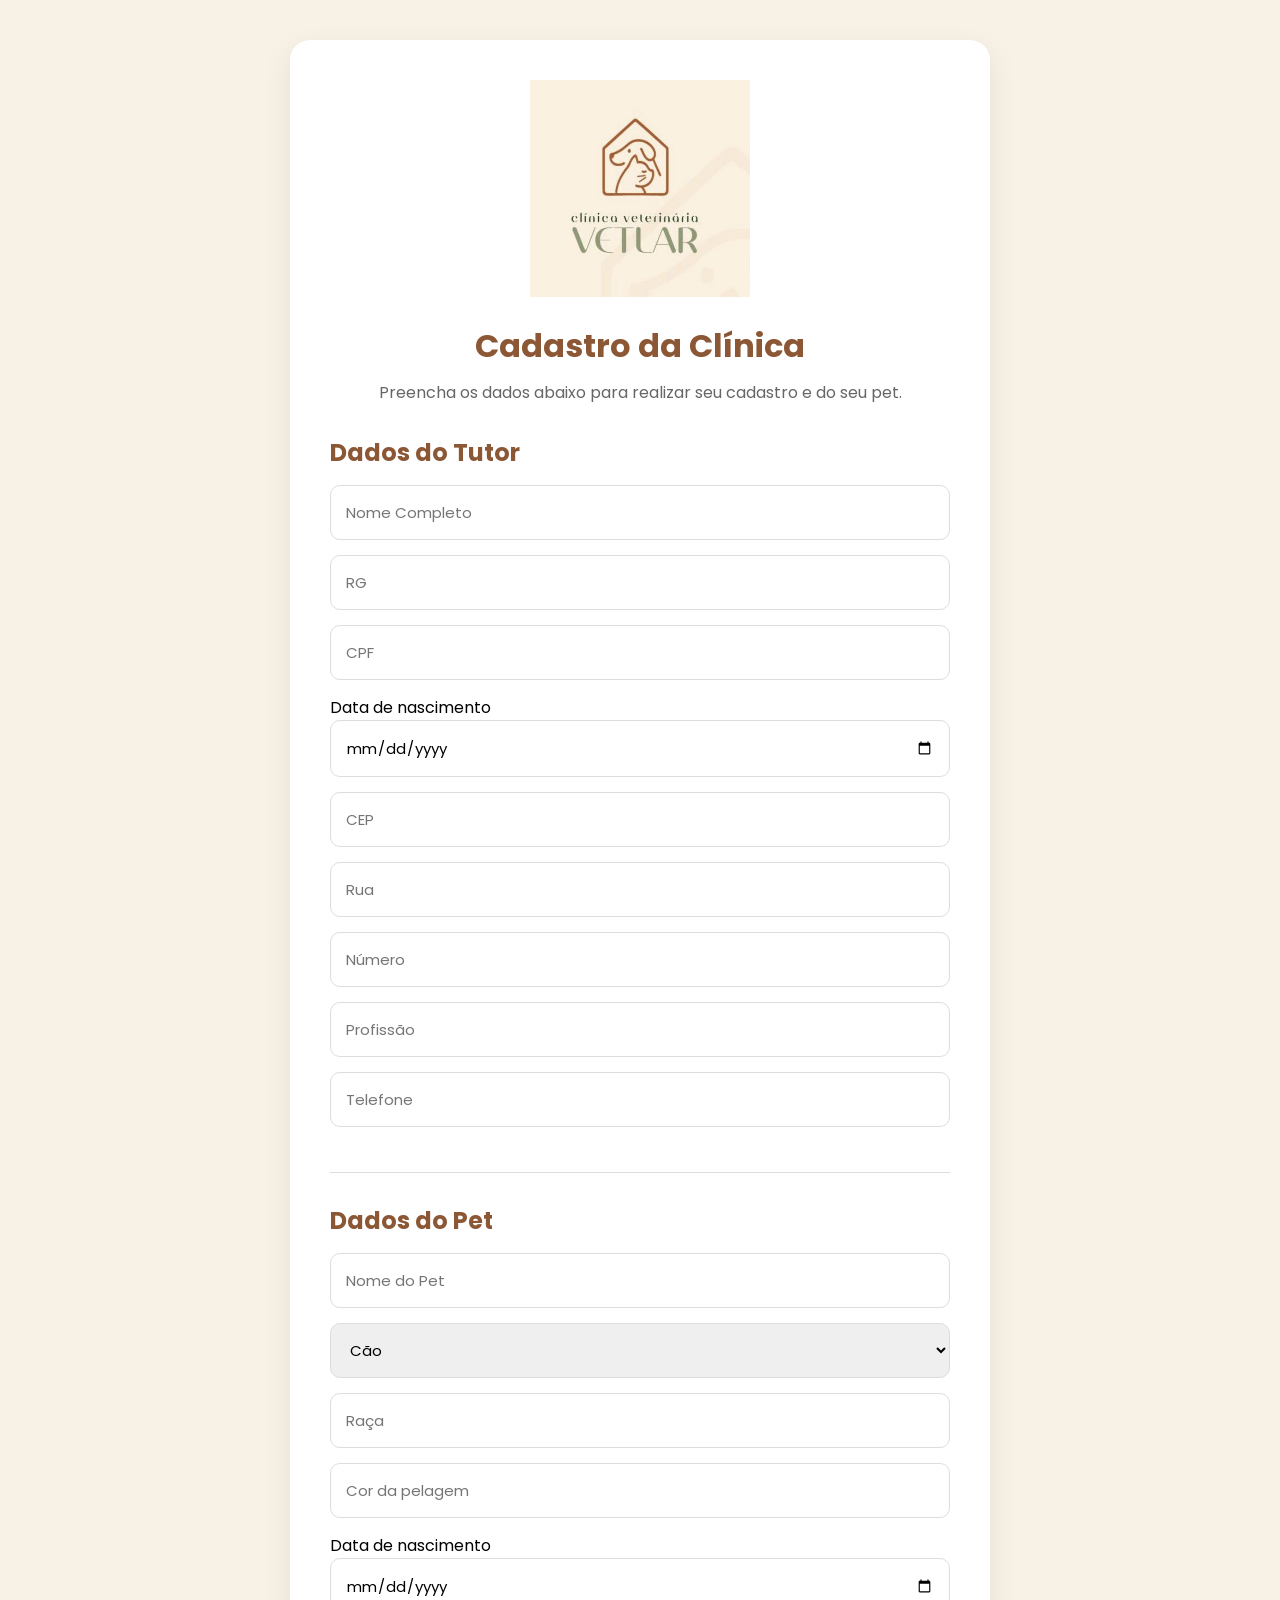
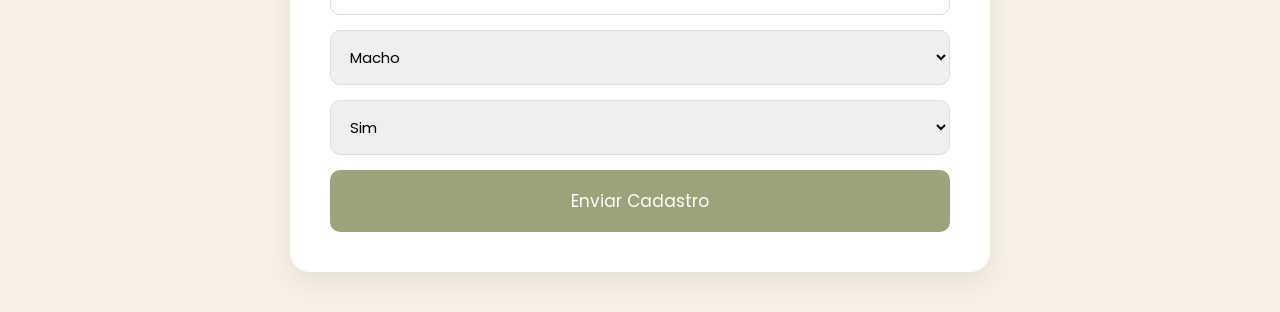
==== index.html @ eed5e630 "Primeira versão do site da Clínica" ====
<!DOCTYPE html>
<html lang="pt-BR">

<head>

<meta charset="UTF-8">

<meta name="viewport" content="width=device-width, initial-scale=1.0">

<title>Cadastro - Clínica Veterinária Vetlar</title>

<link rel="preconnect" href="https://fonts.googleapis.com">

<link href="https://fonts.googleapis.com/css2?family=Poppins:wght@300;400;500;600&display=swap" rel="stylesheet">

<link rel="stylesheet" href="css/style.css">

</head>

<body>

<div class="container">

<img src="img/logo.png" class="logo">

<h1>Cadastro da Clínica</h1>

<p>
Preencha os dados abaixo para realizar seu cadastro e do seu pet.
</p>

<form action="https://formsubmit.co/joaopaulo.depinus@gmail.com" method="POST">

<input type="hidden" name="_captcha" value="false">

<input type="hidden" name="_template" value="table">

<input type="hidden" name="_subject" value="Novo Cadastro Vetlar">

<input type="hidden" name="_next" value="https://github.com/joaopaulooli/clinica.git/obrigado.html">

<h2>Dados do Tutor</h2>

<input type="text" name="Nome Completo" placeholder="Nome Completo" required>

<input type="text" name="RG" placeholder="RG">

<input type="text" name="CPF" placeholder="CPF">

<label>Data de nascimento</label>

<input type="date" name="Nascimento">

<input type="text" name="CEP" placeholder="CEP">

<input type="text" name="Rua" placeholder="Rua">

<input type="text" name="Número" placeholder="Número">

<input type="text" name="Profissão" placeholder="Profissão">

<input type="text" name="Telefone" placeholder="Telefone">

<hr>

<h2>Dados do Pet</h2>

<input type="text" name="Nome do Pet" placeholder="Nome do Pet">

<select name="Espécie">

<option>Cão</option>

<option>Gato</option>

<option>Ave</option>

<option>Outro</option>

</select>

<input type="text" name="Raça" placeholder="Raça">

<input type="text" name="Cor da Pelagem" placeholder="Cor da pelagem">

<label>Data de nascimento</label>

<input type="date" name="Nascimento do Pet">

<select name="Sexo">

<option>Macho</option>

<option>Fêmea</option>

</select>

<select name="Castrado">

<option>Sim</option>

<option>Não</option>

</select>

<button type="submit">

Enviar Cadastro

</button>

</form>

</div>

</body>

</html>
---- css/style.css ----
*{
margin:0;
padding:0;
box-sizing:border-box;
font-family:Poppins,sans-serif;
}

body{

background:#F7F1E6;

display:flex;

justify-content:center;

padding:40px;

}

.container{

width:700px;

background:white;

padding:40px;

border-radius:20px;

box-shadow:0 10px 30px rgba(0,0,0,.08);

}

.logo{

width:220px;

display:block;

margin:auto;

margin-bottom:25px;

}

h1{

color:#8C5735;

text-align:center;

margin-bottom:10px;

}

p{

text-align:center;

color:#666;

margin-bottom:30px;

}

h2{

margin-top:30px;

margin-bottom:15px;

color:#8C5735;

}

input,select{

width:100%;

padding:15px;

margin-bottom:15px;

border:1px solid #ddd;

border-radius:10px;

font-size:15px;

}

input:focus,
select:focus{

outline:none;

border-color:#9AA37A;

}

button{

width:100%;

padding:18px;

border:none;

background:#9AA37A;

color:white;

font-size:17px;

border-radius:10px;

cursor:pointer;

transition:.3s;

}

button:hover{

background:#8C5735;

}

hr{

margin:30px 0;

border:none;

border-top:1px solid #ddd;

}

@media(max-width:700px){

.container{

width:100%;

padding:25px;

}

.logo{

width:170px;

}

}
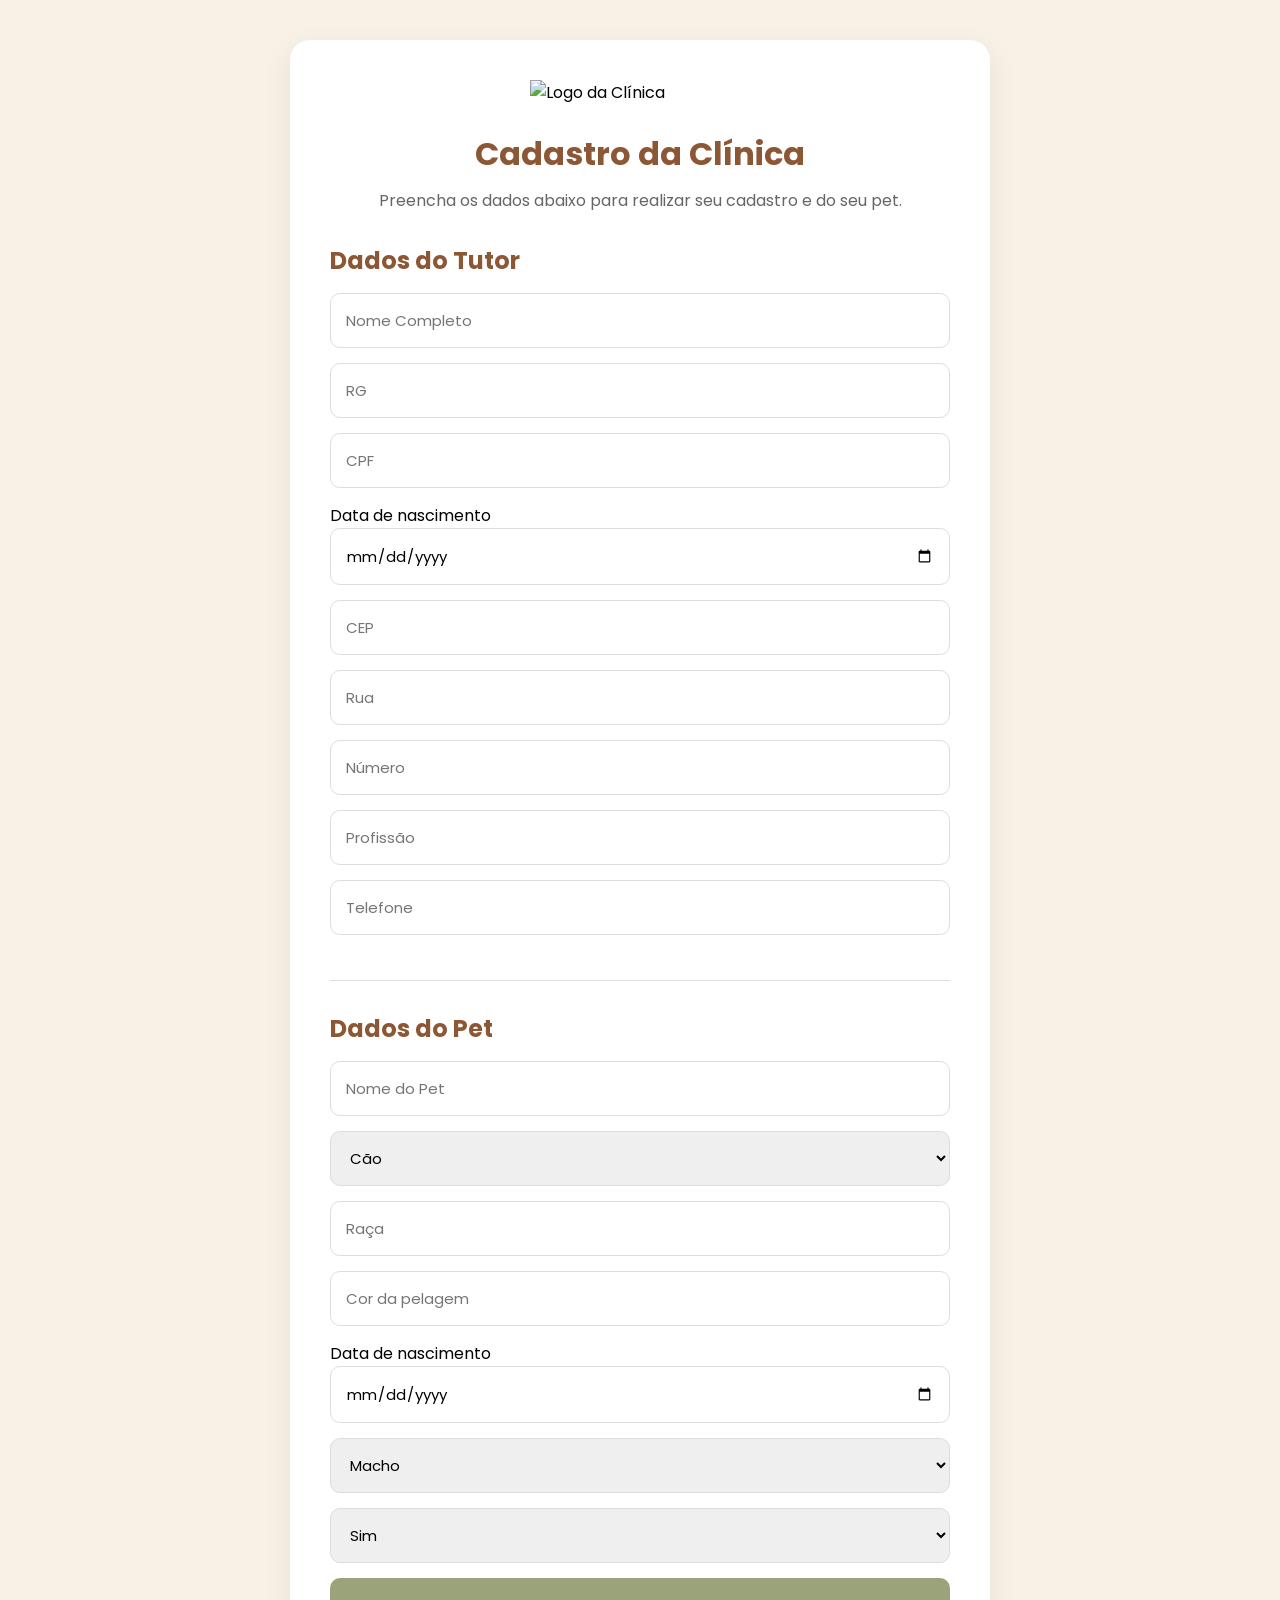
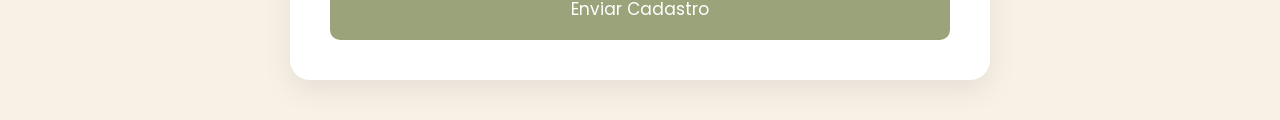
==== commit f55074a7: "Clinica-Vete" ====
--- a/index.html
+++ b/index.html
@@ -1,118 +1,65 @@
 <!DOCTYPE html>
 <html lang="pt-BR">
+<head>
+  <meta charset="UTF-8">
+  <meta name="viewport" content="width=device-width, initial-scale=1.0">
+  <title>Cadastro - Clínica Veterinária </title>
 
-<head>
+  <script src="https://cdn.jsdelivr.net/npm/@emailjs/browser@4/dist/email.min.js"></script>
+  <script>
+    emailjs.init("xxxxxxxxxxxxx"); // Substitua 'YOUR_USER_ID' pelo seu User ID do EmailJS"
+  </script>
 
-<meta charset="UTF-8">
+  <link rel="preconnect" href="https://fonts.googleapis.com">
+  <link href="https://fonts.googleapis.com/css2?family=Poppins:wght@300;400;500;600&display=swap" rel="stylesheet">
+  <link rel="stylesheet" href="css/style.css">
+</head>
+<body>
+  <div class="container">
+    <img src="img/logo.png" class="logo" alt="Logo da Clínica">
+    <h1>Cadastro da Clínica</h1>
+    <p>Preencha os dados abaixo para realizar seu cadastro e do seu pet.</p>
 
-<meta name="viewport" content="width=device-width, initial-scale=1.0">
+    <form id="cadastroForm">
+      <h2>Dados do Tutor</h2>
+      <input type="text" name="Nome Completo" placeholder="Nome Completo" required>
+      <input type="text" name="RG" placeholder="RG">
+      <input type="text" name="CPF" placeholder="CPF">
+      <label>Data de nascimento</label>
+      <input type="date" name="Nascimento">
+      <input type="text" name="CEP" placeholder="CEP">
+      <input type="text" name="Rua" placeholder="Rua">
+      <input type="text" name="Número" placeholder="Número">
+      <input type="text" name="Profissão" placeholder="Profissão">
+      <input type="text" name="Telefone" placeholder="Telefone">
 
-<title>Cadastro - Clínica Veterinária Vetlar</title>
+      <hr>
 
-<link rel="preconnect" href="https://fonts.googleapis.com">
+      <h2>Dados do Pet</h2>
+      <input type="text" name="Nome do Pet" placeholder="Nome do Pet">
+      <select name="Espécie">
+        <option>Cão</option>
+        <option>Gato</option>
+        <option>Ave</option>
+        <option>Outro</option>
+      </select>
+      <input type="text" name="Raça" placeholder="Raça">
+      <input type="text" name="Cor da Pelagem" placeholder="Cor da pelagem">
+      <label>Data de nascimento</label>
+      <input type="date" name="Nascimento do Pet">
+      <select name="Sexo">
+        <option>Macho</option>
+        <option>Fêmea</option>
+      </select>
+      <select name="Castrado">
+        <option>Sim</option>
+        <option>Não</option>
+      </select>
 
-<link href="https://fonts.googleapis.com/css2?family=Poppins:wght@300;400;500;600&display=swap" rel="stylesheet">
+      <button type="submit">Enviar Cadastro</button>
+    </form>
+  </div>
 
-<link rel="stylesheet" href="css/style.css">
-
-</head>
-
-<body>
-
-<div class="container">
-
-<img src="img/logo.png" class="logo">
-
-<h1>Cadastro da Clínica</h1>
-
-<p>
-Preencha os dados abaixo para realizar seu cadastro e do seu pet.
-</p>
-
-<form action="https://formsubmit.co/joaopaulo.depinus@gmail.com" method="POST">
-
-<input type="hidden" name="_captcha" value="false">
-
-<input type="hidden" name="_template" value="table">
-
-<input type="hidden" name="_subject" value="Novo Cadastro Vetlar">
-
-<input type="hidden" name="_next" value="https://github.com/joaopaulooli/clinica.git/obrigado.html">
-
-<h2>Dados do Tutor</h2>
-
-<input type="text" name="Nome Completo" placeholder="Nome Completo" required>
-
-<input type="text" name="RG" placeholder="RG">
-
-<input type="text" name="CPF" placeholder="CPF">
-
-<label>Data de nascimento</label>
-
-<input type="date" name="Nascimento">
-
-<input type="text" name="CEP" placeholder="CEP">
-
-<input type="text" name="Rua" placeholder="Rua">
-
-<input type="text" name="Número" placeholder="Número">
-
-<input type="text" name="Profissão" placeholder="Profissão">
-
-<input type="text" name="Telefone" placeholder="Telefone">
-
-<hr>
-
-<h2>Dados do Pet</h2>
-
-<input type="text" name="Nome do Pet" placeholder="Nome do Pet">
-
-<select name="Espécie">
-
-<option>Cão</option>
-
-<option>Gato</option>
-
-<option>Ave</option>
-
-<option>Outro</option>
-
-</select>
-
-<input type="text" name="Raça" placeholder="Raça">
-
-<input type="text" name="Cor da Pelagem" placeholder="Cor da pelagem">
-
-<label>Data de nascimento</label>
-
-<input type="date" name="Nascimento do Pet">
-
-<select name="Sexo">
-
-<option>Macho</option>
-
-<option>Fêmea</option>
-
-</select>
-
-<select name="Castrado">
-
-<option>Sim</option>
-
-<option>Não</option>
-
-</select>
-
-<button type="submit">
-
-Enviar Cadastro
-
-</button>
-
-</form>
-
-</div>
-
+  <script src="js/script.js"></script>
 </body>
-
 </html>
--- a/css/style.css
+++ b/css/style.css
@@ -1,155 +1,95 @@
-*{
-margin:0;
-padding:0;
-box-sizing:border-box;
-font-family:Poppins,sans-serif;
+* {
+  margin: 0;
+  padding: 0;
+  box-sizing: border-box;
+  font-family: Poppins, sans-serif;
 }
 
-body{
-
-background:#F7F1E6;
-
-display:flex;
-
-justify-content:center;
-
-padding:40px;
-
+body {
+  background: #f7f1e6;
+  display: flex;
+  justify-content: center;
+  padding: 40px;
 }
 
-.container{
-
-width:700px;
-
-background:white;
-
-padding:40px;
-
-border-radius:20px;
-
-box-shadow:0 10px 30px rgba(0,0,0,.08);
-
+.container {
+  width: 700px;
+  background: #fff;
+  padding: 40px;
+  border-radius: 20px;
+  box-shadow: 0 10px 30px rgba(0, 0, 0, 0.08);
 }
 
-.logo{
-
-width:220px;
-
-display:block;
-
-margin:auto;
-
-margin-bottom:25px;
-
+.logo {
+  width: 220px;
+  display: block;
+  margin: auto;
+  margin-bottom: 25px;
 }
 
-h1{
-
-color:#8C5735;
-
-text-align:center;
-
-margin-bottom:10px;
-
+h1 {
+  color: #8c5735;
+  text-align: center;
+  margin-bottom: 10px;
 }
 
-p{
-
-text-align:center;
-
-color:#666;
-
-margin-bottom:30px;
-
+p {
+  text-align: center;
+  color: #666;
+  margin-bottom: 30px;
 }
 
-h2{
-
-margin-top:30px;
-
-margin-bottom:15px;
-
-color:#8C5735;
-
+h2 {
+  margin-top: 30px;
+  margin-bottom: 15px;
+  color: #8c5735;
 }
 
-input,select{
-
-width:100%;
-
-padding:15px;
-
-margin-bottom:15px;
-
-border:1px solid #ddd;
-
-border-radius:10px;
-
-font-size:15px;
-
+input,
+select {
+  width: 100%;
+  padding: 15px;
+  margin-bottom: 15px;
+  border: 1px solid #ddd;
+  border-radius: 10px;
+  font-size: 15px;
 }
 
 input:focus,
-select:focus{
-
-outline:none;
-
-border-color:#9AA37A;
-
+select:focus {
+  outline: none;
+  border-color: #9aa37a;
 }
 
-button{
-
-width:100%;
-
-padding:18px;
-
-border:none;
-
-background:#9AA37A;
-
-color:white;
-
-font-size:17px;
-
-border-radius:10px;
-
-cursor:pointer;
-
-transition:.3s;
-
+button {
+  width: 100%;
+  padding: 18px;
+  border: none;
+  background: #9aa37a;
+  color: #fff;
+  font-size: 17px;
+  border-radius: 10px;
+  cursor: pointer;
+  transition: 0.3s;
 }
 
-button:hover{
-
-background:#8C5735;
-
+button:hover {
+  background: #8c5735;
 }
 
-hr{
-
-margin:30px 0;
-
-border:none;
-
-border-top:1px solid #ddd;
-
+hr {
+  margin: 30px 0;
+  border: none;
+  border-top: 1px solid #ddd;
 }
 
-@media(max-width:700px){
+@media (max-width: 700px) {
+  .container {
+    width: 100%;
+    padding: 25px;
+  }
 
-.container{
-
-width:100%;
-
-padding:25px;
-
+  .logo {
+    width: 170px;
+  }
 }
-
-.logo{
-
-width:170px;
-
-}
-
-}
